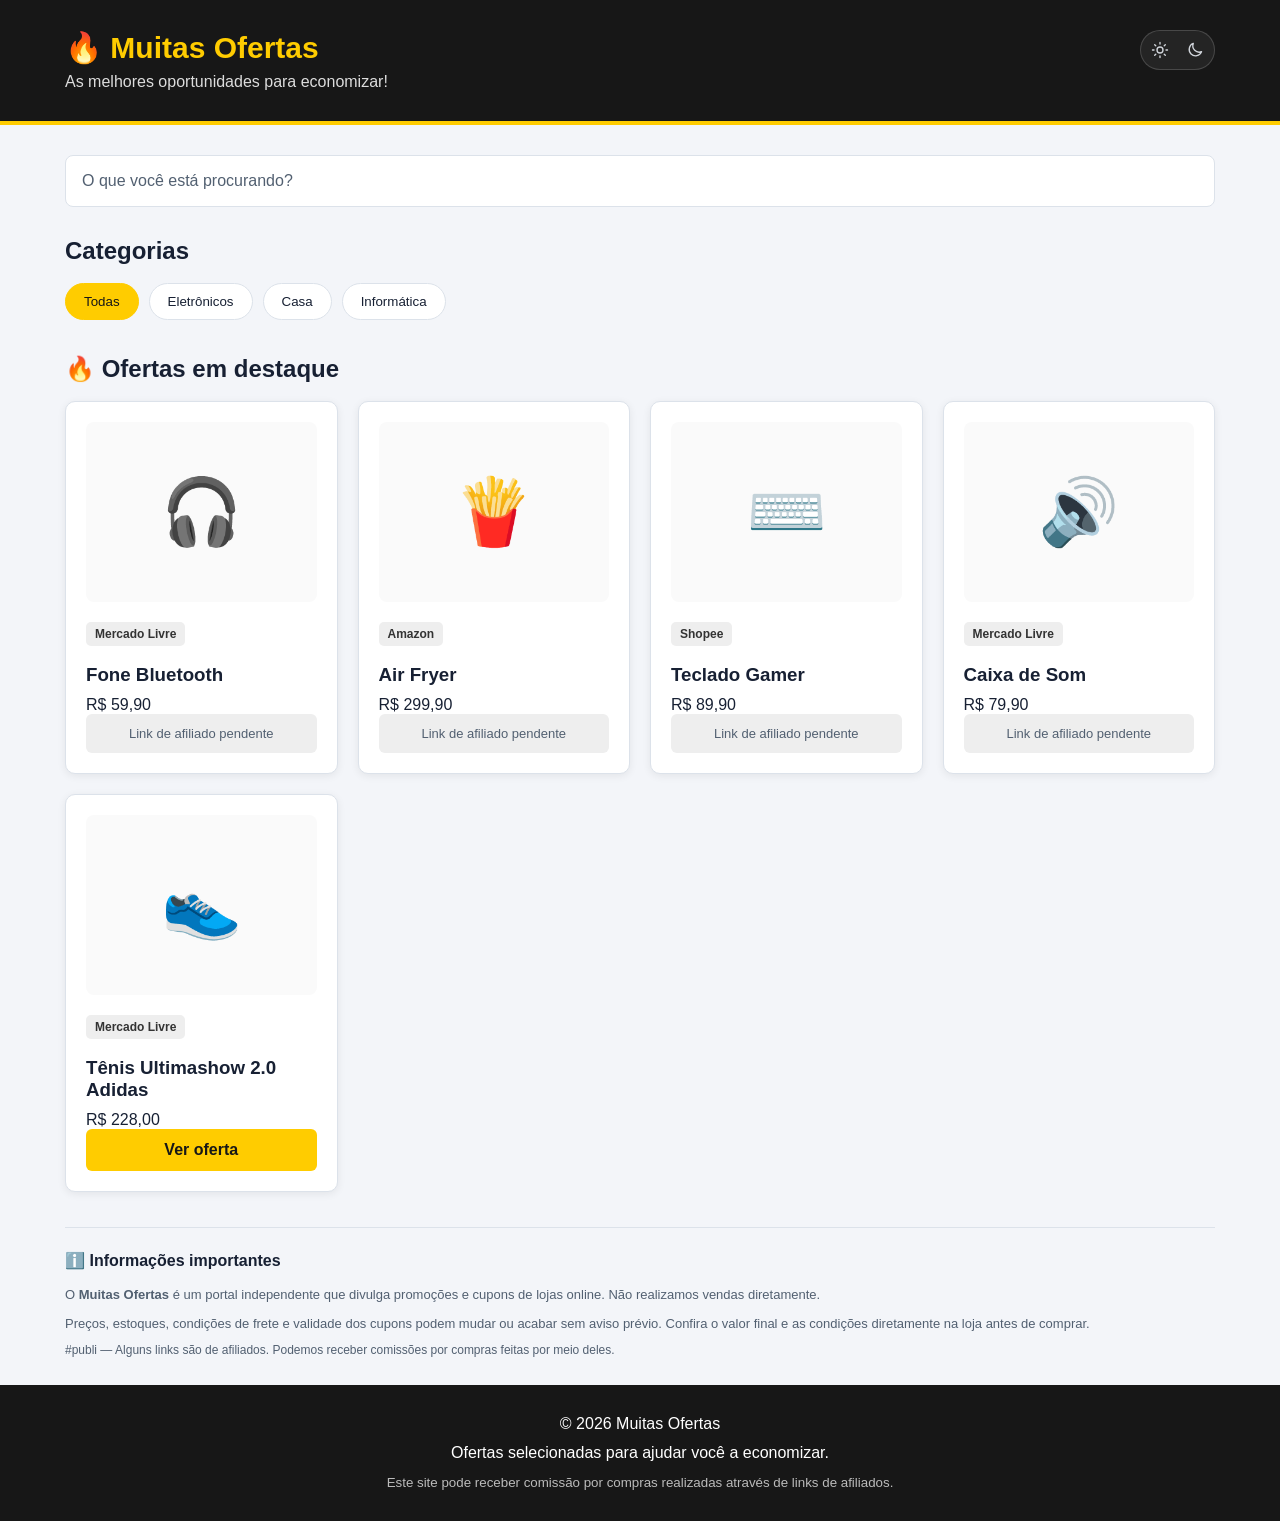
==== index.html @ 21a2ff97 "Improves the theme selector and automatic mobile mode, along with various other updates." ====
<!DOCTYPE html>
<html lang="pt-BR">
<head>
  <meta charset="UTF-8">
  <meta name="viewport" content="width=device-width, initial-scale=1.0">
  <meta name="description" content="Encontre ofertas, promoções e cupons selecionados no Muitas Ofertas.">
  <title>Muitas Ofertas | Economize de verdade!</title>

  <!-- Aplica a preferência salva antes do CSS, evitando um clarão ao abrir a página. -->
  <script>
    try {
      const temaSalvo = localStorage.getItem('muitas-ofertas-tema');
      const ehDesktop = window.matchMedia('(min-width: 769px)').matches;
      if (ehDesktop && (temaSalvo === 'light' || temaSalvo === 'dark')) {
        document.documentElement.setAttribute('data-theme', temaSalvo);
      }
    } catch (erro) {
      // O site continua funcionando se o navegador bloquear o armazenamento.
    }
  </script>
  <link rel="stylesheet" href="css/style.css">
</head>
<body>
  <!-- CABEÇALHO -->
  <header class="topo">
    <div class="container topo-conteudo">
      <div class="topo-texto">
        <h1>🔥 Muitas Ofertas</h1>
        <p>As melhores oportunidades para economizar!</p>
      </div>

      <!-- Aparece apenas no computador. title mostra a legenda ao passar o mouse. -->
      <div class="tema-controle" role="group" aria-label="Escolher tema">
        <button class="tema-botao" type="button" data-tema="light"
                title="Ativar tema claro" aria-label="Ativar tema claro" aria-pressed="false">
          <svg xmlns="http://www.w3.org/2000/svg" width="19" height="19"
               viewBox="0 0 24 24" fill="none" stroke="currentColor"
               stroke-width="1.8" stroke-linecap="round" stroke-linejoin="round"
               aria-hidden="true">
            <circle cx="12" cy="12" r="4"></circle>
            <path d="M12 2v2m0 16v2M4.93 4.93l1.42 1.42m11.3 11.3 1.42 1.42M2 12h2m16 0h2M4.93 19.07l1.42-1.42m11.3-11.3 1.42-1.42"></path>
          </svg>
        </button>
        <button class="tema-botao" type="button" data-tema="dark"
                title="Ativar tema escuro" aria-label="Ativar tema escuro" aria-pressed="false">
          <svg xmlns="http://www.w3.org/2000/svg" width="19" height="19"
               viewBox="0 0 24 24" fill="none" stroke="currentColor"
               stroke-width="1.8" stroke-linecap="round" stroke-linejoin="round"
               aria-hidden="true">
            <path d="M20.7 14.3A8.5 8.5 0 0 1 9.7 3.3 8.5 8.5 0 1 0 20.7 14.3z"></path>
          </svg>
        </button>
      </div>
    </div>
  </header>

  <!-- CONTEÚDO PRINCIPAL: mesmos IDs usados pelo JavaScript dos produtos. -->
  <main class="container">
    <section class="busca" aria-label="Pesquisar produtos">
      <input type="search" id="campoBusca"
             placeholder="O que você está procurando?"
             aria-label="Pesquisar produtos">
    </section>

    <section class="categorias">
      <h2>Categorias</h2>
      <div id="listaCategorias">
        <button class="categoria ativa" data-categoria="Todas">Todas</button>
        <button class="categoria" data-categoria="Eletrônicos">Eletrônicos</button>
        <button class="categoria" data-categoria="Casa">Casa</button>
        <button class="categoria" data-categoria="Informática">Informática</button>
      </div>
    </section>

    <section class="ofertas">
      <h2>🔥 Ofertas em destaque</h2>
      <div id="listaProdutos" class="produtos"></div>
    </section>
  </main>

  <!-- AVISO DISCRETO, LOGO ACIMA DO RODAPÉ -->
  <section class="aviso-ofertas" aria-label="Informações sobre ofertas e cupons">
    <div class="aviso-ofertas-conteudo">
      <h2>ℹ️ Informações importantes</h2>
      <p>O <strong>Muitas Ofertas</strong> é um portal independente que divulga promoções e cupons de lojas online. Não realizamos vendas diretamente.</p>
      <p>Preços, estoques, condições de frete e validade dos cupons podem mudar ou acabar sem aviso prévio. Confira o valor final e as condições diretamente na loja antes de comprar.</p>
      <p class="aviso-afiliados">#publi — Alguns links são de afiliados. Podemos receber comissões por compras feitas por meio deles.</p>
    </div>
  </section>

  <footer>
    <p>© 2026 Muitas Ofertas</p>
    <p>Ofertas selecionadas para ajudar você a economizar.</p>
    <small>Este site pode receber comissão por compras realizadas através de links de afiliados.</small>
  </footer>

  <!-- Mantemos o script original dos produtos. -->
  <script src="js/script.js"></script>
  <script src="js/tema.js"></script>
</body>
</html>
---- css/style.css ----
/* ==========================================
   MUITAS OFERTAS — IDENTIDADE E TEMAS
   Claro por padrão; automático se seguir o sistema;
   a escolha manual do desktop usa data-theme.
========================================== */
:root {
  color-scheme: light;
  --cor-fundo: #f3f5f9;
  --cor-card: #ffffff;
  --cor-texto: #172033;
  --cor-texto-secundario: #526071;
  --cor-borda: #dce2ea;
  --cor-campo: #ffffff;
  --cor-categoria: #ffffff;
  --cor-imagem: #fafafa;
  --cor-loja: #eeeeee;
  --cor-loja-texto: #333333;
  --cor-preco: #16833c;
  --cor-pendente: #eeeeee;
}

/* Modo escuro AUTOMÁTICO quando não há uma preferência manual. */
@media (prefers-color-scheme: dark) {
  :root:not([data-theme]) {
    color-scheme: dark;
    --cor-fundo: #10151d;
    --cor-card: #1c2532;
    --cor-texto: #f1f5f9;
    --cor-texto-secundario: #aab7c8;
    --cor-borda: #344154;
    --cor-campo: #263142;
    --cor-categoria: #263142;
    --cor-imagem: #263142;
    --cor-loja: #344154;
    --cor-loja-texto: #f1f5f9;
    --cor-preco: #6ee7a2;
    --cor-pendente: #344154;
  }
}

/* Modo escuro MANUAL no computador. */
:root[data-theme="dark"] {
  color-scheme: dark;
  --cor-fundo: #10151d;
  --cor-card: #1c2532;
  --cor-texto: #f1f5f9;
  --cor-texto-secundario: #aab7c8;
  --cor-borda: #344154;
  --cor-campo: #263142;
  --cor-categoria: #263142;
  --cor-imagem: #263142;
  --cor-loja: #344154;
  --cor-loja-texto: #f1f5f9;
  --cor-preco: #6ee7a2;
  --cor-pendente: #344154;
}

/* O modo claro manual usa os valores padrão do :root. */
:root[data-theme="light"] { color-scheme: light; }

* { margin: 0; padding: 0; box-sizing: border-box; }
body {
  min-height: 100vh;
  font-family: Arial, sans-serif;
  background: var(--cor-fundo);
  color: var(--cor-texto);
}
.container { width: 90%; max-width: 1150px; margin: auto; }

/* Cabeçalho */
.topo {
  background: #171717;
  color: #ffffff;
  padding: 30px 0;
  border-bottom: 4px solid #ffcc00;
}
.topo-conteudo {
  display: flex;
  align-items: flex-start;
  justify-content: space-between;
  gap: 20px;
}
.topo-texto { min-width: 0; }
.topo h1 { color: #ffcc00; font-size: 30px; margin-bottom: 8px; }
.topo p { color: #dddddd; }

/* Dois ícones pequenos, discretos, no canto superior direito. */
.tema-controle {
  display: inline-flex;
  flex-shrink: 0;
  align-items: center;
  gap: 3px;
  padding: 3px;
  border: 1px solid rgba(255, 255, 255, 0.16);
  border-radius: 999px;
  background: rgba(255, 255, 255, 0.06);
}
.tema-botao {
  display: inline-grid;
  place-items: center;
  width: 32px;
  height: 32px;
  border: 0;
  border-radius: 50%;
  background: transparent;
  color: #d1d5db;
  cursor: pointer;
  transition: background-color 150ms ease, color 150ms ease;
}
.tema-botao svg { width: 18px; height: 18px; }
.tema-botao:hover { color: #ffffff; background: rgba(255,255,255,0.16); }
.tema-botao[aria-pressed="true"] { background: #ffcc00; color: #171717; }
.tema-botao:focus-visible { outline: 2px solid #ffcc00; outline-offset: 3px; }

/* Pesquisa e filtros */
.busca { margin: 30px 0; }
.busca input {
  width: 100%;
  padding: 16px;
  border: 1px solid var(--cor-borda);
  border-radius: 8px;
  font-size: 16px;
  background: var(--cor-campo);
  color: var(--cor-texto);
}
.busca input::placeholder { color: var(--cor-texto-secundario); }
.busca input:focus-visible { outline: 2px solid #ffcc00; outline-offset: 2px; }
.categorias, .ofertas { margin-bottom: 35px; }
h2 { margin-bottom: 18px; }
#listaCategorias { display: flex; flex-wrap: wrap; gap: 10px; }
.categoria {
  padding: 10px 18px;
  border: 1px solid var(--cor-borda);
  border-radius: 20px;
  background: var(--cor-categoria);
  color: var(--cor-texto);
  cursor: pointer;
}
.categoria.ativa, .categoria:hover { background: #ffcc00; border-color: #ffcc00; color: #171717; }

/* Catálogo */
.produtos {
  display: grid;
  grid-template-columns: repeat(auto-fit, minmax(220px, 1fr));
  gap: 20px;
}
.produto {
  min-width: 0;
  background: var(--cor-card);
  padding: 20px;
  border: 1px solid var(--cor-borda);
  border-radius: 10px;
  box-shadow: 0 2px 8px rgba(0,0,0,0.07);
}
.produto .icone { font-size: 48px; text-align: center; padding: 15px; }
.produto h3 { margin: 10px 0; overflow-wrap: anywhere; }
.produto .categoria-texto { color: var(--cor-texto-secundario); font-size: 13px; }
.preco { color: var(--cor-preco); font-size: 23px; font-weight: bold; margin: 15px 0; }
.botao-oferta {
  display: block;
  background: #ffcc00;
  color: #171717;
  text-align: center;
  padding: 12px;
  border-radius: 6px;
  text-decoration: none;
  font-weight: bold;
}
.botao-oferta:hover { background: #e6b800; }
.produto-imagem {
  width: 100%;
  height: 180px;
  object-fit: contain;
  overflow: hidden;
  border-radius: 8px;
  background: var(--cor-imagem);
  margin-bottom: 12px;
}
.produto-imagem img { width: 100%; height: 100%; object-fit: contain; }
.imagem-fallback {
  width: 100%; height: 100%; display: grid; place-items: center;
  font-size: 65px; background: var(--cor-imagem);
}
.produto-loja {
  display: inline-block;
  margin: 8px 0;
  padding: 5px 9px;
  border-radius: 5px;
  background: var(--cor-loja);
  color: var(--cor-loja-texto);
  font-size: 12px;
  font-weight: bold;
}
.link-pendente {
  display: block;
  background: var(--cor-pendente);
  color: var(--cor-texto-secundario);
  padding: 12px;
  text-align: center;
  border-radius: 6px;
  font-size: 13px;
}

/* Aviso integrado: faixa de texto antes do rodapé, não um card solto. */
.aviso-ofertas {
  width: 90%;
  max-width: 1150px;
  margin: 24px auto 0;
  border-top: 1px solid var(--cor-borda);
  padding: 20px 0 0;
}
.aviso-ofertas-conteudo {
  color: var(--cor-texto-secundario);
  font-size: 13px;
  line-height: 1.65;
}
.aviso-ofertas h2 { font-size: 16px; color: var(--cor-texto); margin-bottom: 10px; }
.aviso-ofertas p { margin: 7px 0; }
.aviso-afiliados { font-size: 12px; }

/* Rodapé */
footer {
  background: #171717;
  color: #ffffff;
  text-align: center;
  padding: 25px 15px;
  line-height: 1.8;
  margin-top: 24px;
}
footer small { color: #bbbbbb; }

/* Tablets e celulares: controle oculto, preferência do sistema. */
@media (max-width: 768px) {
  .container, .aviso-ofertas { width: 94%; }
  .topo { padding: 24px 0; }
  .tema-controle { display: none; }
  .produtos { grid-template-columns: repeat(2, minmax(0, 1fr)); gap: 10px; }
  .produto { padding: 12px; }
  .produto-imagem { height: 150px; }
}
@media (max-width: 600px) {
  .topo h1 { font-size: 25px; }
  .aviso-ofertas { padding-top: 18px; }
}
@media (max-width: 380px) {
  .topo h1 { font-size: 22px; }
  .produtos { grid-template-columns: 1fr; }
  .produto-imagem { height: 190px; }
  .categoria { padding: 9px 12px; font-size: 12px; }
}
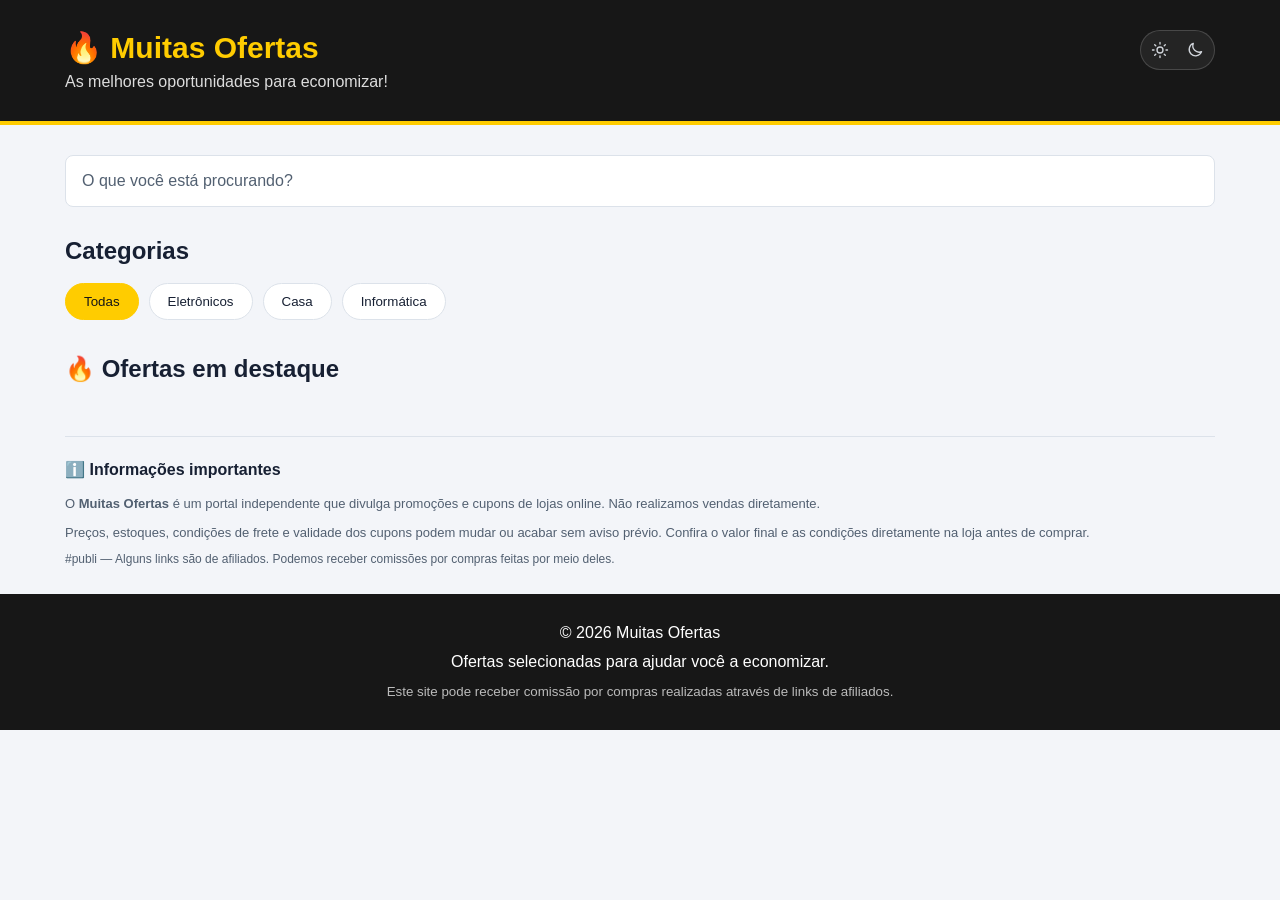
==== commit c79f2c3c: "New updates" ====
--- a/index.html
+++ b/index.html
@@ -95,7 +95,7 @@
   </footer>
 
   <!-- Mantemos o script original dos produtos. -->
-  <script src="js/script.js"></script>
+  <script type="module" src="js/script.js"></script>
   <script src="js/tema.js"></script>
 </body>
 </html>
--- a/css/style.css
+++ b/css/style.css
@@ -248,3 +248,92 @@
   .produto-imagem { height: 190px; }
   .categoria { padding: 9px 12px; font-size: 12px; }
 }
+
+/* Cupom opcional e ações dos cards; seguem as cores atuais do tema. */
+.produto-preco { color: var(--cor-preco); font-size: 23px; font-weight: 700; margin: 15px 0 9px; }
+.produto-cupom { display: flex; flex-wrap: wrap; align-items: center; gap: 8px; padding: 10px; margin: 0 0 10px; border: 1px dashed var(--cor-borda); border-radius: 8px; background: var(--cor-campo); font-size: 13px; overflow-wrap: anywhere; }
+.produto-cupom > span { flex: 1; min-width: 100px; font-weight: 700; }
+.botao-copiar-cupom { padding: 8px 10px; border: 1px solid var(--cor-borda); border-radius: 6px; background: var(--cor-card); color: var(--cor-texto); font-weight: 700; cursor: pointer; }
+.produto-tempo { color: var(--cor-texto-secundario); font-size: 12px; margin: 8px 0 12px; }
+.produto-acoes { display: flex; flex-wrap: wrap; gap: 8px; align-items: stretch; }
+.produto-acoes .botao-oferta { flex: 1 1 100%; }
+.botao-whatsapp { display: inline-flex; align-items: center; justify-content: center; gap: 6px; flex: 1; padding: 10px 8px; border-radius: 6px; color: #fff; background: #168748; font-weight: 700; font-size: 13px; text-decoration: none; }
+.botao-whatsapp:hover { background: #11683a; }
+.botao-favorito { border: 1px solid var(--cor-borda); border-radius: 6px; min-width: 44px; padding: 8px; background: var(--cor-campo); color: var(--cor-texto); font-size: 24px; cursor: pointer; }
+.botao-favorito[aria-pressed="true"] { color: #df3950; }
+.botao-favorito:focus-visible, .botao-copiar-cupom:focus-visible, .botao-whatsapp:focus-visible { outline: 2px solid #ffcc00; outline-offset: 2px; }
+.catalogo-vazio { grid-column: 1 / -1; padding: 24px; border: 1px dashed var(--cor-borda); border-radius: 10px; color: var(--cor-texto-secundario); text-align: center; }
+@media (max-width: 768px) { .produto-cupom { padding: 8px; } .botao-whatsapp { font-size: 12px; } }
+
+/* Compartilhamento compacto, como na referência */
+.produto-acoes .botao-whatsapp {
+    display: inline-flex;
+    align-items: center;
+    justify-content: center;
+    gap: 6px;
+    flex: 0 0 auto;
+    width: auto;
+    padding: 8px 12px;
+    min-height: 36px;
+    border-radius: 6px;
+    background: #14351f;
+    color: #4df58a;
+    font-size: 12px;
+    font-weight: 700;
+    text-decoration: none;
+}
+
+.produto-acoes .botao-whatsapp:hover {
+    background: #20532f;
+}
+
+.produto-acoes .botao-whatsapp svg {
+    width: 15px;
+    height: 15px;
+}
+
+/* Ações compactas nos cards */
+.produto-acoes {
+    align-items: center;
+    justify-content: flex-start;
+    gap: 8px;
+}
+
+/* Botão compacto do WhatsApp */
+.produto-acoes .botao-whatsapp {
+    display: inline-flex;
+    align-items: center;
+    justify-content: center;
+    flex: 0 0 auto;
+    align-self: center;
+    width: fit-content;
+    min-width: 0;
+    height: 34px;
+    min-height: 0;
+    padding: 0 10px;
+    gap: 6px;
+    border-radius: 6px;
+    font-size: 12px;
+    line-height: 1;
+}
+
+/* Ícone do WhatsApp */
+.produto-acoes .botao-whatsapp svg {
+    width: 14px;
+    height: 14px;
+    flex-shrink: 0;
+}
+
+/* Botão de favoritos */
+.produto-acoes .botao-favorito {
+    display: inline-flex;
+    align-items: center;
+    justify-content: center;
+    flex: 0 0 34px;
+    width: 34px;
+    min-width: 34px;
+    height: 34px;
+    min-height: 0;
+    padding: 0;
+    font-size: 21px;
+}
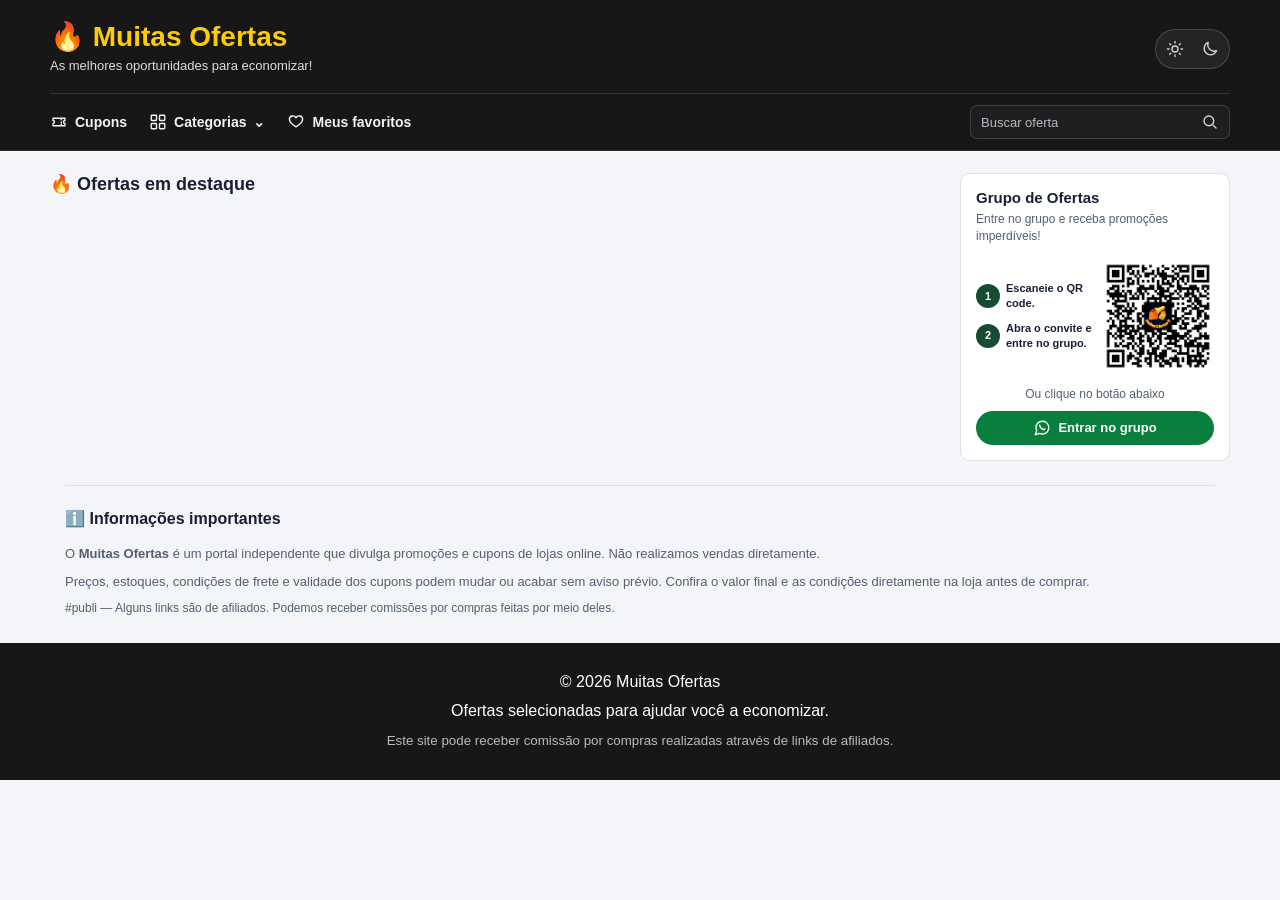
==== commit 008e1cee: "feat: novo layout, categorias, favoritos e melhorias no painel administrativo" ====
--- a/index.html
+++ b/index.html
@@ -24,11 +24,15 @@
   <!-- CABEÇALHO -->
   <header class="topo">
     <div class="container topo-conteudo">
-      <div class="topo-texto">
-        <h1>🔥 Muitas Ofertas</h1>
+      <!-- MO-LAYOUT-COMPACTO-2026-11-18 -->
+      <div class="topo-marca"><div class="topo-texto">
+        <h1><button type="button" id="navInicio" class="marca-inicio">🔥 Muitas Ofertas</button></h1>
         <p>As melhores oportunidades para economizar!</p>
       </div>
 
+      <!-- MO-NAVEGACAO-2026-11-18 -->
+      
+      
       <!-- Aparece apenas no computador. title mostra a legenda ao passar o mouse. -->
       <div class="tema-controle" role="group" aria-label="Escolher tema">
         <button class="tema-botao" type="button" data-tema="light"
@@ -51,31 +55,46 @@
           </svg>
         </button>
       </div>
+      </div>
+      <div class="topo-navegacao">
+        <nav class="navegacao-loja" aria-label="Navegação principal">
+        <button id="navCupons" class="nav-item" type="button" aria-pressed="false"><svg viewBox="0 0 24 24" width="18" height="18" fill="none" stroke="currentColor" stroke-width="1.8" stroke-linecap="round" stroke-linejoin="round" aria-hidden="true"><path d="M4 7h16v3a2 2 0 0 0 0 4v3H4v-3a2 2 0 0 0 0-4zM15 7v2m0 3v1m0 2v2"/></svg> Cupons</button>
+        <details id="menuCategorias">
+          <summary class="nav-item"><svg viewBox="0 0 24 24" width="18" height="18" fill="none" stroke="currentColor" stroke-width="1.8" stroke-linecap="round" stroke-linejoin="round" aria-hidden="true"><rect x="3" y="3" width="7" height="7" rx="1"/><rect x="14" y="3" width="7" height="7" rx="1"/><rect x="3" y="14" width="7" height="7" rx="1"/><rect x="14" y="14" width="7" height="7" rx="1"/></svg> Categorias <span aria-hidden="true">⌄</span></summary>
+          <div class="menu-categorias-painel">
+            <p class="menu-categorias-titulo">Selecione uma categoria</p>
+            <div id="listaCategorias" aria-label="Filtrar por categoria"></div>
+          </div>
+        </details>
+        <button id="navFavoritos" class="nav-item" type="button" aria-pressed="false"><svg viewBox="0 0 24 24" width="18" height="18" fill="none" stroke="currentColor" stroke-width="1.8" stroke-linecap="round" stroke-linejoin="round" aria-hidden="true"><path d="M20.8 8.6c0 4.4-8.8 9.9-8.8 9.9S3.2 13 3.2 8.6a4.6 4.6 0 0 1 8.8-2 4.6 4.6 0 0 1 8.8 2z"/></svg> Meus favoritos</button>
+      </nav>
+        <div class="busca-header" role="search">
+        <input type="search" id="campoBusca" placeholder="Buscar oferta" aria-label="Pesquisar produtos">
+      <svg viewBox="0 0 24 24" width="18" height="18" fill="none" stroke="currentColor" stroke-width="1.8" stroke-linecap="round" stroke-linejoin="round" aria-hidden="true"><circle cx="10.5" cy="10.5" r="6.5"/><path d="m16 16 4 4"/></svg></div>
+      </div>
     </div>
   </header>
 
   <!-- CONTEÚDO PRINCIPAL: mesmos IDs usados pelo JavaScript dos produtos. -->
-  <main class="container">
-    <section class="busca" aria-label="Pesquisar produtos">
-      <input type="search" id="campoBusca"
-             placeholder="O que você está procurando?"
-             aria-label="Pesquisar produtos">
-    </section>
-
-    <section class="categorias">
-      <h2>Categorias</h2>
-      <div id="listaCategorias">
-        <button class="categoria ativa" data-categoria="Todas">Todas</button>
-        <button class="categoria" data-categoria="Eletrônicos">Eletrônicos</button>
-        <button class="categoria" data-categoria="Casa">Casa</button>
-        <button class="categoria" data-categoria="Informática">Informática</button>
-      </div>
-    </section>
+  <main class="container layout-com-lateral">
 
     <section class="ofertas">
-      <h2>🔥 Ofertas em destaque</h2>
+      <div class="filtro-atual" id="filtroAtual" hidden><span id="categoriaSelecionada">Todas</span><button id="limparFiltros" type="button">Limpar filtros ×</button></div>
+      <h2 id="tituloOfertas">🔥 Ofertas em destaque</h2>
       <div id="listaProdutos" class="produtos"></div>
     </section>
+    <aside class="grupo-lateral" aria-label="Grupo do WhatsApp">
+      <section class="grupo-painel">
+        <h2>Grupo de Ofertas</h2>
+        <p class="grupo-subtitulo">Entre no grupo e receba promoções imperdíveis!</p>
+        <div class="grupo-instrucoes">
+          <ol><li><span>1</span> Escaneie o QR code.</li><li><span>2</span> Abra o convite e entre no grupo.</li></ol>
+          <button class="grupo-qr-ampliar" type="button" aria-label="Ampliar QR code" aria-haspopup="dialog"><img src="images/qr-grupo-whatsapp.png" width="112" height="112" alt="QR code do grupo Muitas Ofertas"></button>
+        </div>
+        <p class="grupo-ou">Ou clique no botão abaixo</p>
+        <a class="grupo-entrar" href="https://chat.whatsapp.com/INzksZxXmzF7dMv0bxS2wk?s=cl&amp;p=a&amp;iam=2" target="_blank" rel="noopener noreferrer"><svg viewBox="0 0 24 24" width="19" height="19" fill="none" stroke="currentColor" stroke-width="1.8" stroke-linecap="round" stroke-linejoin="round" aria-hidden="true"><path d="M21 11.5a8.4 8.4 0 0 1-.9 3.8 8.5 8.5 0 0 1-7.6 4.7 8.4 8.4 0 0 1-3.8-.9L3 21l1.9-5.7a8.4 8.4 0 0 1-.9-3.8 8.5 8.5 0 0 1 4.7-7.6 8.4 8.4 0 0 1 3.8-.9h.5a8.5 8.5 0 0 1 8 8z"/><path d="M8.8 8.3c.8 3 3 5.2 6 6l1.1-1.2"/></svg> Entrar no grupo</a>
+      </section>
+    </aside>
   </main>
 
   <!-- AVISO DISCRETO, LOGO ACIMA DO RODAPÉ -->
@@ -97,5 +116,10 @@
   <!-- Mantemos o script original dos produtos. -->
   <script type="module" src="js/script.js"></script>
   <script src="js/tema.js"></script>
+  <dialog id="qrGrupoDialog" class="grupo-qr-dialog" aria-labelledby="qrGrupoTitulo">
+    <h2 id="qrGrupoTitulo">Escaneie para entrar no grupo</h2>
+    <img src="images/qr-grupo-whatsapp.png" alt="QR code ampliado do Muitas Ofertas">
+    <form method="dialog"><button type="submit">Fechar</button></form>
+  </dialog>
 </body>
 </html>
--- a/css/style.css
+++ b/css/style.css
@@ -337,3 +337,140 @@
     padding: 0;
     font-size: 21px;
 }
+
+/* MO-NAVEGACAO-2026-11-18 */
+.topo {padding:14px 0;}
+.topo-conteudo {position:relative; display:flex; align-items:center; gap:16px; flex-wrap:nowrap;}
+.topo-texto {flex:0 0 auto;}
+.topo h1 {font-size:22px; margin:0;}
+.topo-texto p {font-size:11px; margin-top:5px;}
+.marca-inicio {font:inherit; color:inherit; border:0; background:none; cursor:pointer; text-align:left;}
+.navegacao-loja {display:flex; align-items:center; gap:4px; flex:0 0 auto;}
+.nav-item, #menuCategorias summary.nav-item {display:flex; align-items:center; gap:6px; font:600 13px Arial,sans-serif; color:#f4f5f6; white-space:nowrap; background:transparent; border:1px solid transparent; border-radius:8px; padding:10px 9px; cursor:pointer; list-style:none;}
+#menuCategorias summary::-webkit-details-marker {display:none;}
+.nav-item:hover, #menuCategorias summary.nav-item:hover, .nav-item[aria-pressed=true], #menuCategorias[open] summary {background:#ffffff14; border-color:#ffffff30; color:#ffcc00;}
+.nav-item:focus-visible,.marca-inicio:focus-visible,.grupo-entrar:focus-visible {outline:2px solid #ffcc00; outline-offset:3px;}
+.busca-header {flex:1 1 160px; display:flex; align-items:center; gap:7px; min-width:100px; border-radius:7px; background:var(--cor-campo); color:var(--cor-texto); border:1px solid var(--cor-borda); padding:0 10px;}
+.busca-header span {font-size:24px; line-height:1;}
+.busca-header input {width:100%; min-width:0; height:38px; border:0; background:transparent; color:var(--cor-texto); font-size:16px; outline:none;}
+.busca-header:focus-within {outline:2px solid #ffcc00;}
+#menuCategorias {position:static;}
+#menuCategorias .menu-categorias-painel {position:absolute; right:0; left:auto; top:calc(100% + 10px); z-index:30; width:min(640px,88vw); background:var(--cor-card); color:var(--cor-texto); border:1px solid var(--cor-borda); padding:12px; border-radius:10px; box-shadow:0 10px 26px #0004;}
+#menuCategorias:not([open]) .menu-categorias-painel {display:none;}
+#menuCategorias .menu-categorias-titulo {font-size:13px; color:var(--cor-texto-secundario); margin:0 0 10px;}
+#menuCategorias #listaCategorias {position:static; width:auto; display:grid; grid-template-columns:repeat(3,minmax(0,1fr)); padding:0; border:0; box-shadow:none; gap:7px; max-height:55vh; overflow:auto;}
+#menuCategorias .categoria {font-size:13px; min-height:42px;}
+.layout-com-lateral {display:grid; grid-template-columns:minmax(0,1fr) 300px; gap:22px; align-items:start; margin-top:26px;}
+.layout-com-lateral .ofertas {min-width:0;}
+.layout-com-lateral .produtos {grid-template-columns:repeat(3,minmax(0,1fr)); gap:14px;}
+.grupo-lateral {min-width:0;}
+.grupo-painel {padding:18px; background:var(--cor-card); border:1px solid var(--cor-borda); border-radius:10px;}
+.grupo-painel h2 {font-size:17px; margin:0 0 8px;}
+.grupo-subtitulo,.grupo-ou {font-size:13px; color:var(--cor-texto-secundario); line-height:1.5;}
+.grupo-instrucoes {display:grid; grid-template-columns:minmax(0,1fr) 116px; align-items:center; gap:8px; margin:18px 0;}
+.grupo-instrucoes ol {list-style:none; display:grid; gap:12px;}
+.grupo-instrucoes li {display:flex; gap:7px; align-items:flex-start; font-size:12px; line-height:1.35;}
+.grupo-instrucoes li span {flex:0 0 22px; height:22px; display:grid; place-items:center; border-radius:50%; background:#166534; color:#fff; font-weight:bold;}
+.grupo-instrucoes img {width:116px; height:116px; display:block; background:white; padding:6px; object-fit:contain; border-radius:4px;}
+.grupo-ou {text-align:center; margin-bottom:9px;}
+.grupo-painel .grupo-entrar {display:flex; align-items:center; justify-content:center; gap:8px; width:100%; border-radius:999px; min-height:42px; background:#08783b; color:#fff;}
+.grupo-painel .grupo-entrar:hover {background:#065e30;}
+.filtro-atual {display:flex; align-items:center; gap:12px; flex-wrap:wrap; margin-bottom:16px; font-size:13px; color:var(--cor-texto-secundario);}
+.filtro-atual[hidden] {display:none;}
+.filtro-atual button {cursor:pointer; border:1px solid var(--cor-borda); background:var(--cor-card); color:var(--cor-texto); padding:7px 10px; border-radius:6px;}
+@media(max-width:1050px){.topo-conteudo{flex-wrap:wrap;gap:10px}.topo-texto{flex:1 1 auto}.navegacao-loja{order:2}.busca-header{order:3;flex:1 1 180px}.layout-com-lateral .produtos{grid-template-columns:repeat(2,minmax(0,1fr))}.layout-com-lateral{grid-template-columns:minmax(0,1fr) 280px;gap:16px}}
+@media(max-width:768px){.layout-com-lateral{grid-template-columns:1fr;margin-top:16px}.grupo-lateral{grid-row:1}.grupo-painel{padding:14px}.grupo-instrucoes{grid-template-columns:minmax(0,1fr) 116px;max-width:360px}.navegacao-loja{order:2;flex:1 1 100%;justify-content:space-between}.nav-item,#menuCategorias summary.nav-item{font-size:12px;padding:9px 5px}.busca-header{order:3;flex:1 1 100%}.topo-texto p{font-size:12px}.navegacao-loja #menuCategorias{position:static}.navegacao-loja{position:relative}.navegacao-loja #menuCategorias .menu-categorias-painel{left:0;right:0;top:100%;width:auto}.navegacao-loja #menuCategorias #listaCategorias{grid-template-columns:repeat(2,minmax(0,1fr));width:auto}.grupo-painel .grupo-entrar{max-width:360px}.grupo-ou{text-align:left}}
+@media(max-width:380px){.layout-com-lateral .produtos{grid-template-columns:1fr}.nav-item,#menuCategorias summary.nav-item{font-size:11px;gap:3px}.grupo-instrucoes{grid-template-columns:minmax(0,1fr) 110px}.grupo-instrucoes img{width:110px;height:110px}}
+
+/* MO-LAYOUT-COMPACTO-2026-11-18 — aprovado na prévia compacta. */
+header.topo { padding:0; border-bottom:1px solid #ffffff20; }
+header.topo .topo-conteudo { display:block; width:min(1180px,calc(100% - 36px)); max-width:none; }
+header.topo .topo-marca { display:flex; align-items:center; justify-content:space-between; gap:16px; padding:21px 0 17px; border-bottom:1px solid #ffffff20; }
+header.topo .topo-texto { flex:1 1 auto; min-width:0; }
+header.topo h1 { font-size:28px; line-height:1.15; margin:0 0 4px; }
+header.topo .topo-texto p { font-size:13px; margin:0; line-height:1.45; }
+header.topo .topo-navegacao { display:flex; align-items:center; position:relative; gap:22px; min-height:56px; }
+header.topo .navegacao-loja { display:flex; position:static; flex:0 0 auto; align-items:center; justify-content:flex-start; gap:22px; order:0; }
+header.topo .nav-item, header.topo #menuCategorias summary.nav-item { display:inline-flex; flex-direction:row; align-items:center; gap:7px; padding:10px 0; border:0; border-radius:4px; font:600 14px/1.35 Arial,sans-serif; background:none; color:#f4f5f6; white-space:nowrap; }
+header.topo .nav-item svg, header.topo .busca-header svg { display:block; flex:none; width:18px; height:18px; }
+header.topo .nav-item:hover, header.topo #menuCategorias summary.nav-item:hover, header.topo .nav-item[aria-pressed=true], header.topo #menuCategorias[open] summary { color:#ffcc00; background:none; }
+header.topo .busca-header { order:0; flex:0 1 260px; width:260px; margin-left:auto; min-width:0; padding:0 10px; border:1px solid #ffffff25; background:#ffffff08; color:#d1d5db; }
+header.topo .busca-header input { height:32px; font-size:13px; color:#f4f5f6; }
+header.topo .busca-header input::placeholder { color:#b5bac3; }
+header.topo #menuCategorias { position:relative; }
+header.topo #menuCategorias .menu-categorias-painel { left:0; right:auto; top:calc(100% + 4px); width:min(640px,calc(100vw - 60px)); }
+header.topo #menuCategorias #listaCategorias { grid-template-columns:repeat(3,minmax(0,1fr)); }
+main.layout-com-lateral { width:min(1180px,calc(100% - 36px)); max-width:none; grid-template-columns:minmax(0,1fr) 270px; align-items:start; gap:22px; margin-top:22px; }
+main.layout-com-lateral .produtos { grid-template-columns:repeat(3,minmax(0,1fr)); gap:12px; }
+main.layout-com-lateral .ofertas h2 { font-size:18px; margin-bottom:15px; }
+main.layout-com-lateral .grupo-painel { padding:15px; }
+main.layout-com-lateral .grupo-painel h2 { font-size:15px; margin:0 0 5px; }
+main.layout-com-lateral .grupo-subtitulo, main.layout-com-lateral .grupo-ou { font-size:12px; line-height:1.45; }
+main.layout-com-lateral .grupo-instrucoes { display:grid; grid-template-columns:minmax(0,1fr) 112px; gap:7px; align-items:center; margin:14px 0; }
+main.layout-com-lateral .grupo-instrucoes ol { display:grid; gap:10px; }
+main.layout-com-lateral .grupo-instrucoes li { align-items:center; gap:6px; font-size:11px; font-weight:600; line-height:1.35; }
+main.layout-com-lateral .grupo-instrucoes li span { flex:0 0 24px; height:24px; background:#164c31; font-size:11px; }
+main.layout-com-lateral .grupo-qr-ampliar { width:112px; height:112px; padding:0; border:0; border-radius:0; background:#fff; cursor:zoom-in; }
+main.layout-com-lateral .grupo-instrucoes img { display:block; width:100%; height:100%; padding:0; border-radius:0; object-fit:contain; }
+main.layout-com-lateral .grupo-ou { text-align:center; margin:0 0 8px; }
+main.layout-com-lateral .grupo-painel .grupo-entrar { min-height:34px; padding:7px 10px; gap:7px; font-size:13px; line-height:1.35; background:#087f3c; }
+main.layout-com-lateral .grupo-painel .grupo-entrar svg { width:18px; height:18px; flex:none; }
+main.layout-com-lateral .grupo-painel .grupo-entrar:hover { background:#066b32; }
+.grupo-qr-dialog { margin:auto; border:1px solid var(--cor-borda); background:var(--cor-card); color:var(--cor-texto); border-radius:12px; padding:16px; width:min(360px,90vw); max-height:90vh; }
+.grupo-qr-dialog h2 { font-size:16px; margin:0 0 10px; }
+.grupo-qr-dialog img { display:block; width:100%; height:auto; background:white; }
+.grupo-qr-dialog button { display:block; margin:12px auto 0; padding:7px 16px; color:var(--cor-texto); background:var(--cor-campo); border:1px solid var(--cor-borda); border-radius:6px; cursor:pointer; }
+.grupo-qr-dialog::backdrop { background:#0009; }
+@media(max-width:1000px) { main.layout-com-lateral .produtos { grid-template-columns:repeat(2,minmax(0,1fr)); } }
+@media(max-width:768px) {
+  main.layout-com-lateral { grid-template-columns:1fr; width:calc(100% - 24px); margin-top:14px; gap:16px; }
+  main.layout-com-lateral .grupo-lateral { grid-row:1; width:100%; max-width:340px; justify-self:center; }
+  main.layout-com-lateral .grupo-instrucoes { grid-template-columns:minmax(0,1fr) 104px; margin:10px 0; }
+  main.layout-com-lateral .grupo-qr-ampliar { width:104px; height:104px; }
+  header.topo .topo-conteudo { width:calc(100% - 24px); }
+  header.topo .topo-marca { padding:15px 0; }
+  header.topo h1 { font-size:23px; }
+  header.topo #menuCategorias .menu-categorias-painel { left:0; right:0; top:40px; width:auto; }
+  header.topo #menuCategorias { position:static; }
+  header.topo #menuCategorias #listaCategorias { grid-template-columns:repeat(2,minmax(0,1fr)); }
+}
+@media(max-width:680px) {
+  header.topo .topo-navegacao { flex-wrap:wrap; gap:8px; padding:6px 0 12px; }
+  header.topo .navegacao-loja { flex:1 1 100%; justify-content:space-between; gap:8px; }
+  header.topo .nav-item, header.topo #menuCategorias summary.nav-item { font-size:13px; padding:4px 0; gap:5px; }
+  header.topo .busca-header { flex:1 1 100%; width:100%; margin:0; }
+  main.layout-com-lateral .produtos { gap:9px; }
+}
+@media(max-width:380px) {
+  header.topo .nav-item, header.topo #menuCategorias summary.nav-item { font-size:11px; gap:3px; }
+  header.topo .nav-item svg { width:15px; height:15px; }
+  main.layout-com-lateral .produtos { grid-template-columns:1fr; }
+}
+
+/* Ajustes finais da versão baseada nos arquivos atuais. */
+.grupo-entrar { text-decoration:none; font-weight:700; }
+header.topo .busca-header { display:flex; align-items:center; gap:8px; border-radius:7px; }
+header.topo .busca-header input { flex:1; }
+header.topo #menuCategorias .menu-categorias-painel { max-width:calc(100vw - 36px); }
+header.topo #menuCategorias .menu-categorias-titulo { color:var(--cor-texto-secundario); }
+header.topo #menuCategorias:not([open]) .menu-categorias-painel { display:none; }
+header.topo #menuCategorias .categoria { border-radius:7px; text-align:left; overflow-wrap:anywhere; padding:10px; }
+header.topo #menuCategorias #listaCategorias { gap:7px; max-height:55vh; overflow:auto; }
+.grupo-qr-ampliar:focus-visible, .grupo-qr-dialog button:focus-visible { outline:2px solid #ffcc00; outline-offset:3px; }
+main.layout-com-lateral .grupo-qr-ampliar { flex:none; max-width:100%; }
+/* Os cards mantêm as cores e controles originais; evitam alargamento com nomes longos. */
+main.layout-com-lateral .produto { min-width:0; padding:14px; }
+@media (min-width:769px) and (max-width:1080px) {
+  header.topo #menuCategorias .menu-categorias-painel { width:min(640px,calc(100vw - 140px)); }
+}
+@media(max-width:768px) {
+  header.topo .navegacao-loja { position:static; }
+  header.topo #menuCategorias .menu-categorias-painel { left:0; right:0; top:calc(100% + 4px); width:100%; max-width:none; }
+  main.layout-com-lateral .grupo-painel .grupo-ou { text-align:center; }
+  main.layout-com-lateral .produto { padding:10px; }
+}
+@media(max-width:680px) { header.topo .topo-navegacao { min-height:0; } }
+@media(max-width:340px) {
+  header.topo .navegacao-loja { gap:5px; }
+  header.topo .nav-item, header.topo #menuCategorias summary.nav-item { font-size:10px; }
+}
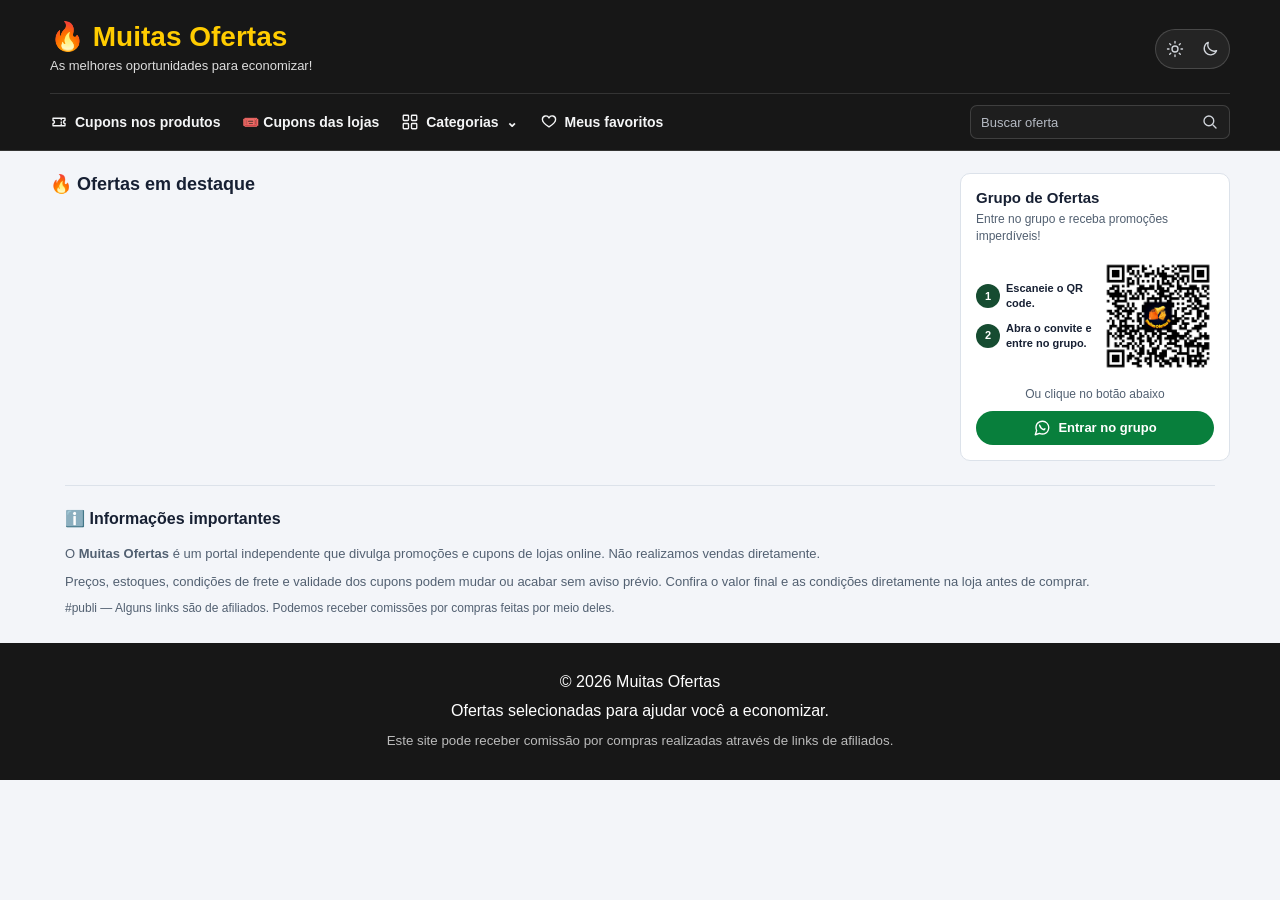
==== commit 53e65380: "feat: adiciona campanhas de cupons e integracao com WhatsApp" ====
--- a/index.html
+++ b/index.html
@@ -5,6 +5,9 @@
   <meta name="viewport" content="width=device-width, initial-scale=1.0">
   <meta name="description" content="Encontre ofertas, promoções e cupons selecionados no Muitas Ofertas.">
   <title>Muitas Ofertas | Economize de verdade!</title>
+
+  <link rel="icon" type="image/png" sizes="32x32" href="images/favicon.png">
+  <link rel="apple-touch-icon" href="images/favicon.png">
 
   <!-- Aplica a preferência salva antes do CSS, evitando um clarão ao abrir a página. -->
   <script>
@@ -58,7 +61,9 @@
       </div>
       <div class="topo-navegacao">
         <nav class="navegacao-loja" aria-label="Navegação principal">
-        <button id="navCupons" class="nav-item" type="button" aria-pressed="false"><svg viewBox="0 0 24 24" width="18" height="18" fill="none" stroke="currentColor" stroke-width="1.8" stroke-linecap="round" stroke-linejoin="round" aria-hidden="true"><path d="M4 7h16v3a2 2 0 0 0 0 4v3H4v-3a2 2 0 0 0 0-4zM15 7v2m0 3v1m0 2v2"/></svg> Cupons</button>
+        <button id="navCupons" class="nav-item" type="button" aria-pressed="false"><svg viewBox="0 0 24 24" width="18" height="18" fill="none" stroke="currentColor" stroke-width="1.8" stroke-linecap="round" stroke-linejoin="round" aria-hidden="true"><path d="M4 7h16v3a2 2 0 0 0 0 4v3H4v-3a2 2 0 0 0 0-4zM15 7v2m0 3v1m0 2v2"/></svg> Cupons nos produtos</button>
+        <!-- MO-CUPONS-CAMPANHAS-2026-11-25 -->
+        <a class="nav-item mo-campanhas-nav" href="cupons.html" aria-label="Ver campanhas de cupons das lojas">🎟️ Cupons das lojas</a>
         <details id="menuCategorias">
           <summary class="nav-item"><svg viewBox="0 0 24 24" width="18" height="18" fill="none" stroke="currentColor" stroke-width="1.8" stroke-linecap="round" stroke-linejoin="round" aria-hidden="true"><rect x="3" y="3" width="7" height="7" rx="1"/><rect x="14" y="3" width="7" height="7" rx="1"/><rect x="3" y="14" width="7" height="7" rx="1"/><rect x="14" y="14" width="7" height="7" rx="1"/></svg> Categorias <span aria-hidden="true">⌄</span></summary>
           <div class="menu-categorias-painel">
--- a/css/style.css
+++ b/css/style.css
@@ -474,3 +474,9 @@
   header.topo .navegacao-loja { gap:5px; }
   header.topo .nav-item, header.topo #menuCategorias summary.nav-item { font-size:10px; }
 }
+
+/* MO-CUPONS-CAMPANHAS-2026-11-25: acesso à vitrine pública de cupons. */
+header.topo .navegacao-loja a.mo-campanhas-nav {text-decoration:none}
+@media(max-width:680px) {
+  header.topo .navegacao-loja {flex-wrap:wrap;justify-content:flex-start;column-gap:14px;row-gap:3px}
+}
